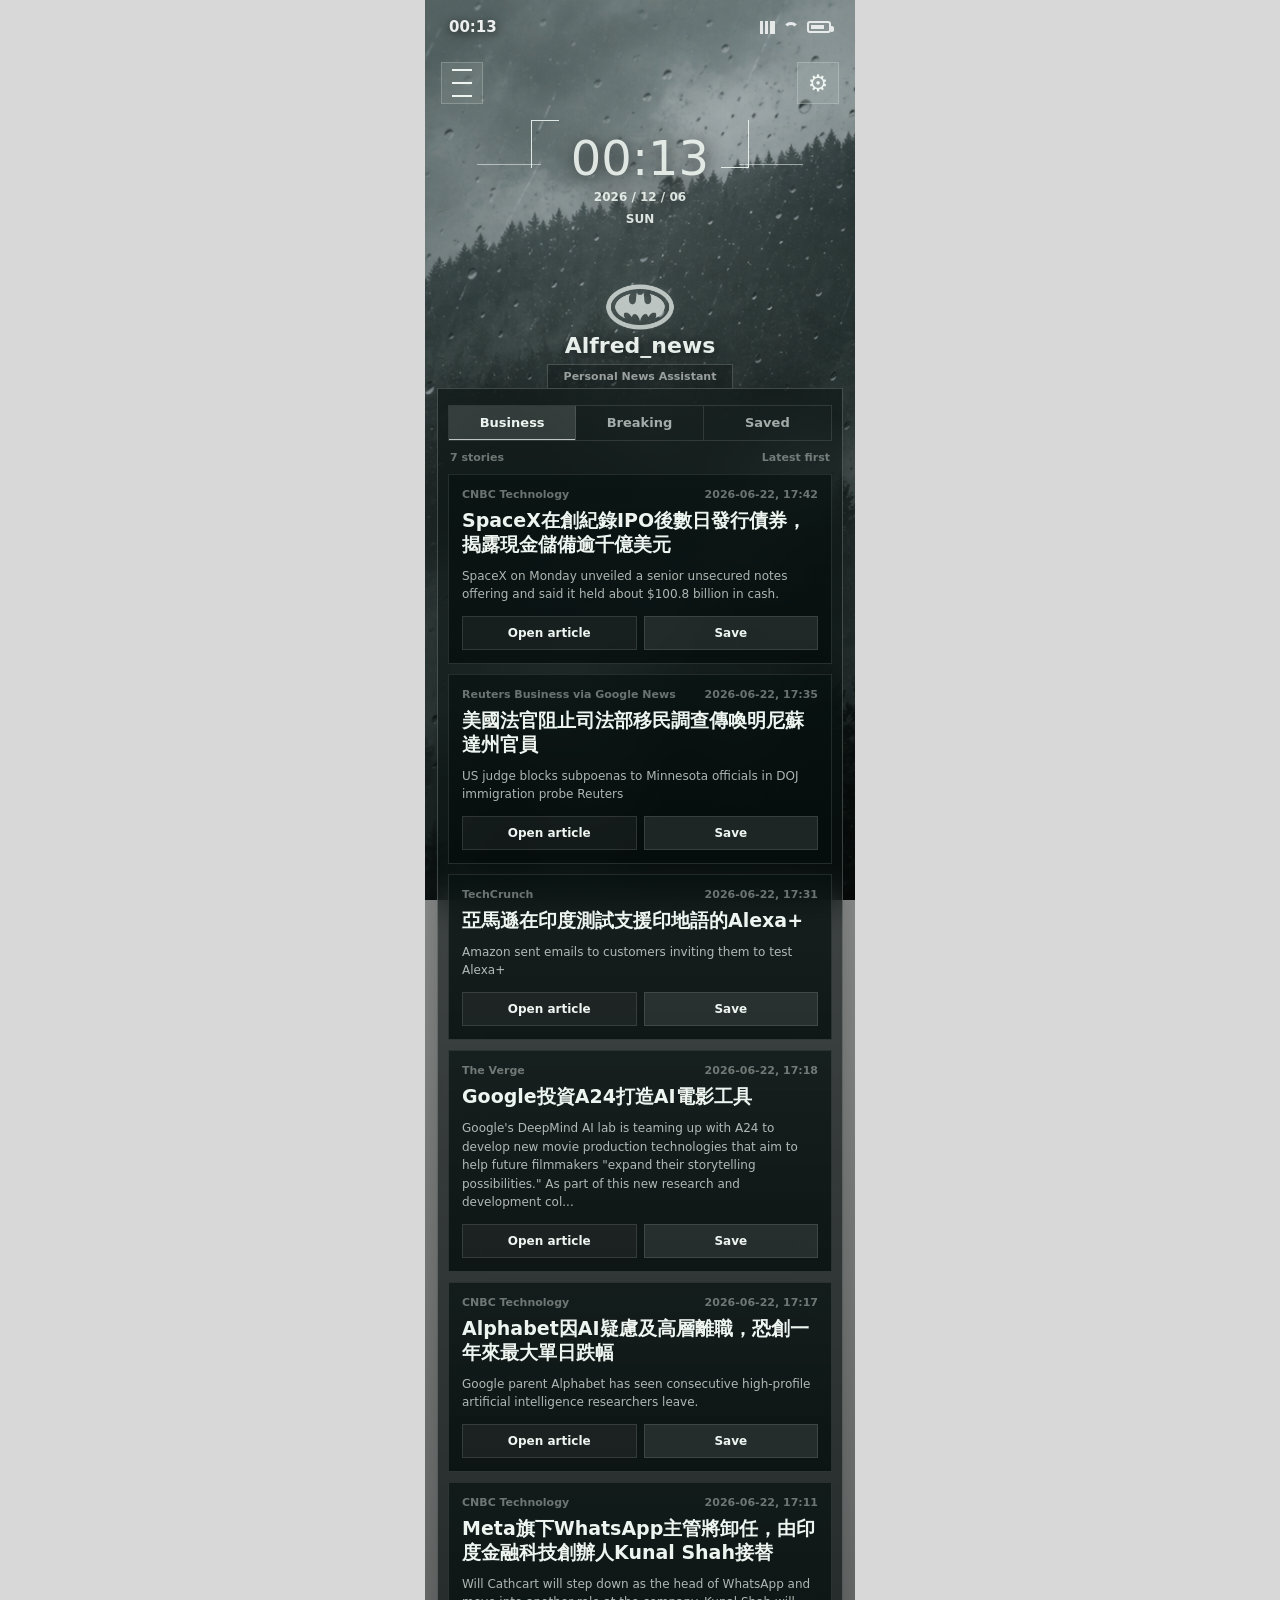
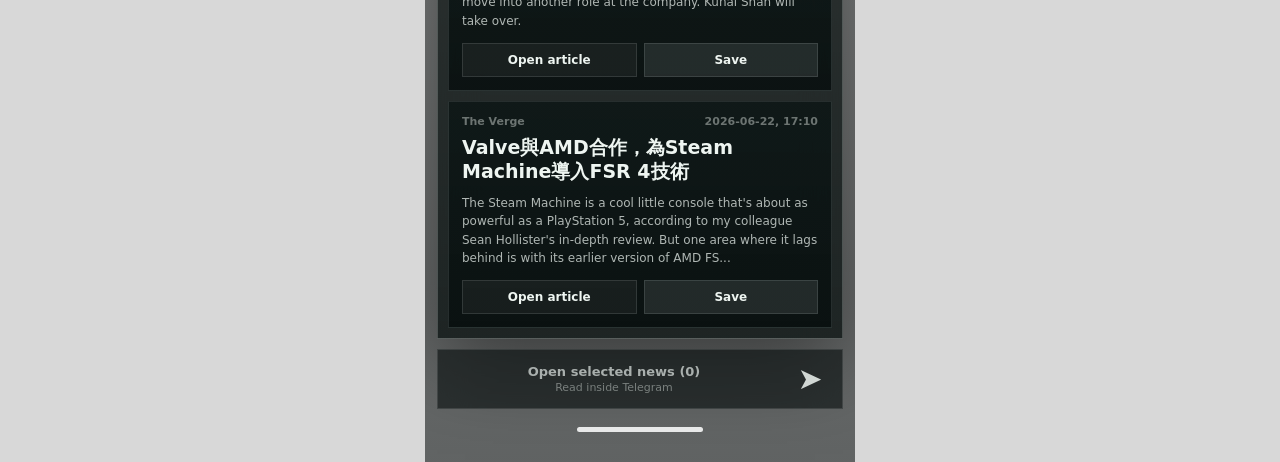
==== index.html @ a8c9d528 "Update Alfred_news web app" ====
<!doctype html>
<html lang="zh-Hant">
  <head>
    <meta charset="utf-8" />
    <meta name="viewport" content="width=device-width, initial-scale=1, viewport-fit=cover" />
    <title>Alfred_news</title>
    <link rel="stylesheet" href="./styles.css?v=2026062302" />
    <script src="https://telegram.org/js/telegram-web-app.js"></script>
  </head>
  <body>
    <main class="phone-shell">
      <section class="screen">
        <header class="status-bar" aria-label="Device status">
          <time id="statusTime">09:41</time>
          <div class="status-icons" aria-hidden="true">
            <span class="bars"></span>
            <span class="wifi"></span>
            <span class="battery"></span>
          </div>
        </header>

        <nav class="utility-row" aria-label="Quick controls">
          <button class="square-button" type="button" aria-label="Menu">
            <span></span><span></span><span></span>
          </button>
          <button class="square-button settings" id="refreshButton" type="button" aria-label="Refresh">⚙</button>
        </nav>

        <section class="time-widget" aria-label="Current time">
          <div class="time-frame left"></div>
          <div class="time-frame right"></div>
          <h2 id="heroTime">09:41</h2>
          <p id="heroDate">2026 / 06 / 23</p>
          <p id="heroNote">LIVE NEWS CLOCK</p>
        </section>

        <section class="identity" aria-label="Alfred identity">
          <div class="avatar-mark" aria-hidden="true">
            <img src="./assets/batman-gray.png" alt="" />
          </div>
          <h1>Alfred_news</h1>
          <p>Personal News Assistant</p>
        </section>

        <section class="news-panel" aria-label="News dashboard">
          <div class="tabs" role="tablist" aria-label="News sections">
            <button class="tab is-active" type="button" data-tab="business_tech">Business</button>
            <button class="tab" type="button" data-tab="breaking">Breaking</button>
            <button class="tab" type="button" data-tab="saved">Saved</button>
          </div>

          <div class="panel-meta">
            <span id="storyCount">0 stories</span>
            <span>Latest first</span>
          </div>

          <section class="cards" id="cards" aria-label="News list"></section>
          <section class="empty-state" id="emptyState" hidden>
            <h2>No stories here</h2>
            <p>Refresh after the next digest or save articles from the list.</p>
          </section>
        </section>

        <section class="bottom-reader" aria-label="Selected articles">
          <div>
            <strong id="selectedCount">Open selected news (0)</strong>
            <span>Read inside Telegram</span>
          </div>
          <button id="sendSelectedButton" type="button" aria-label="Send selected news">➤</button>
        </section>

        <div class="home-indicator" aria-hidden="true"></div>
      </section>
    </main>

    <script src="./app.js"></script>
  </body>
</html>
---- styles.css ----
:root {
  color-scheme: dark;
  --text: #eef5f1;
  --muted: rgba(238, 245, 241, 0.66);
  --soft: rgba(238, 245, 241, 0.42);
  --line: rgba(238, 245, 241, 0.22);
  --line-soft: rgba(238, 245, 241, 0.12);
  --glass: rgba(9, 18, 18, 0.58);
  --glass-deep: rgba(5, 12, 12, 0.76);
  --saved: #dfeee6;
  --shadow: 0 24px 80px rgba(0, 0, 0, 0.46);
  --font-ui: Meiryo, "Yu Gothic UI", "Microsoft JhengHei", system-ui, sans-serif;
  font-family: var(--font-ui);
}

* {
  box-sizing: border-box;
}

body {
  margin: 0;
  min-height: 100vh;
  color: var(--text);
  background: #07100e;
  font-family: var(--font-ui);
}

button,
input,
select,
textarea {
  font: inherit;
  font-family: var(--font-ui);
}

button,
a {
  -webkit-tap-highlight-color: transparent;
}

.phone-shell {
  min-height: 100vh;
  display: grid;
  place-items: start center;
  background: #d8d8d8;
}

.screen {
  position: relative;
  width: min(100vw, 430px);
  min-height: 100vh;
  overflow: hidden;
  padding: 14px 12px 30px;
  background:
    linear-gradient(180deg, rgba(3, 8, 8, 0.04), rgba(3, 8, 8, 0.56)),
    url("./assets/misty-forest.png") center / cover fixed,
    #07100e;
}

.screen::before {
  content: "";
  position: absolute;
  inset: 0;
  pointer-events: none;
  background:
    radial-gradient(circle at 50% 10%, rgba(238, 245, 241, 0.09), transparent 15rem),
    linear-gradient(180deg, rgba(238, 245, 241, 0.03), transparent 42%);
}

.status-bar,
.utility-row,
.time-widget,
.identity,
.news-panel,
.bottom-reader,
.home-indicator {
  position: relative;
  z-index: 1;
}

.status-bar {
  display: flex;
  justify-content: space-between;
  align-items: center;
  height: 26px;
  padding: 0 12px;
  color: rgba(255, 255, 255, 0.9);
  font-size: 15px;
  font-weight: 800;
  text-shadow: 0 2px 10px rgba(0, 0, 0, 0.7);
}

.status-icons {
  display: flex;
  align-items: center;
  gap: 8px;
}

.bars,
.wifi,
.battery {
  display: inline-block;
  opacity: 0.9;
}

.bars {
  width: 18px;
  height: 13px;
  background: linear-gradient(90deg, transparent 0 3px, currentColor 3px 6px, transparent 6px 8px, currentColor 8px 11px, transparent 11px 13px, currentColor 13px 18px);
}

.wifi {
  width: 16px;
  height: 11px;
  border: 3px solid currentColor;
  border-left-color: transparent;
  border-right-color: transparent;
  border-bottom: 0;
  border-radius: 16px 16px 0 0;
}

.battery {
  width: 24px;
  height: 12px;
  border: 2px solid currentColor;
  border-radius: 3px;
  position: relative;
}

.battery::before {
  content: "";
  position: absolute;
  inset: 2px 5px 2px 2px;
  background: currentColor;
}

.battery::after {
  content: "";
  position: absolute;
  right: -5px;
  top: 3px;
  width: 3px;
  height: 6px;
  background: currentColor;
  border-radius: 0 2px 2px 0;
}

.utility-row {
  display: flex;
  justify-content: space-between;
  margin: 22px 4px 2px;
}

.square-button {
  width: 42px;
  height: 42px;
  border: 1px solid var(--line);
  background: rgba(238, 245, 241, 0.08);
  color: var(--text);
  display: grid;
  place-items: center;
  backdrop-filter: blur(16px);
  font-size: 22px;
}

.square-button span {
  display: block;
  width: 20px;
  height: 2px;
  margin: 3px 0;
  background: var(--text);
}

.settings {
  font-size: 23px;
}

.time-widget {
  width: 210px;
  margin: 0 auto 24px;
  padding: 28px 0 20px;
  text-align: center;
  color: rgba(238, 245, 241, 0.9);
  text-shadow: 0 3px 18px rgba(0, 0, 0, 0.78);
}

.time-widget::before,
.time-widget::after,
.time-frame {
  content: "";
  position: absolute;
  border-color: rgba(238, 245, 241, 0.45);
}

.time-widget::before,
.time-widget::after {
  top: 58px;
  width: 64px;
  height: 1px;
  background: rgba(238, 245, 241, 0.55);
}

.time-widget::before {
  left: -58px;
}

.time-widget::after {
  right: -58px;
}

.time-frame {
  width: 28px;
  height: 48px;
  top: 14px;
}

.time-frame.left {
  left: -4px;
  border-left: 1px solid;
  border-top: 1px solid;
}

.time-frame.right {
  right: -4px;
  border-right: 1px solid;
  border-bottom: 1px solid;
}

.time-widget h2 {
  margin: 0;
  font-size: 48px;
  line-height: 1;
  letter-spacing: 0;
  font-weight: 300;
}

.time-widget p {
  margin: 8px 0 0;
  font-size: 12px;
  line-height: 1.2;
  font-weight: 700;
  letter-spacing: 0;
}

.identity {
  width: calc(100% - 24px);
  margin: 0 auto -1px;
  text-align: center;
}

.avatar-mark {
  width: 76px;
  height: 54px;
  margin: 0 auto 10px;
  display: grid;
  place-items: center;
  background: transparent;
}

.avatar-mark img {
  width: 72px;
  height: auto;
  display: block;
  opacity: 0.82;
  filter: drop-shadow(0 1px 8px rgba(230, 238, 234, 0.18));
}

.identity h1 {
  margin: 0;
  font-size: 22px;
  line-height: 1;
  font-weight: 900;
  text-shadow: 0 3px 14px rgba(0, 0, 0, 0.72);
}

.identity p {
  display: inline-block;
  min-width: 180px;
  margin: 7px 0 0;
  padding: 5px 16px;
  border: 1px solid var(--line);
  background: rgba(5, 12, 12, 0.32);
  color: var(--muted);
  font-size: 11px;
  font-weight: 800;
  letter-spacing: 0;
}

.news-panel {
  border: 1px solid var(--line);
  padding: 16px 10px 10px;
  background: linear-gradient(180deg, rgba(7, 15, 14, 0.58), rgba(7, 15, 14, 0.76));
  backdrop-filter: blur(19px) saturate(1.05);
  box-shadow: var(--shadow);
}

.tabs {
  display: grid;
  grid-template-columns: repeat(3, 1fr);
  border: 1px solid var(--line-soft);
  overflow: hidden;
}

.tab {
  min-height: 34px;
  border: 0;
  border-right: 1px solid var(--line-soft);
  background: transparent;
  color: var(--muted);
  font: inherit;
  font-family: var(--font-ui);
  font-size: 13px;
  font-weight: 900;
}

.tab:last-child {
  border-right: 0;
}

.tab.is-active {
  color: var(--text);
  background: rgba(238, 245, 241, 0.14);
  box-shadow: inset 0 -1px 0 rgba(238, 245, 241, 0.74);
}

.panel-meta {
  display: flex;
  justify-content: space-between;
  margin: 10px 2px 10px;
  color: var(--soft);
  font-size: 11px;
  font-weight: 800;
}

.cards {
  display: grid;
  gap: 10px;
}

.card {
  border: 1px solid var(--line-soft);
  background: linear-gradient(180deg, rgba(8, 18, 17, 0.7), rgba(5, 12, 12, 0.78));
  padding: 13px;
}

.card-meta {
  display: flex;
  justify-content: space-between;
  gap: 10px;
  color: var(--soft);
  font-size: 11px;
  font-weight: 800;
  margin-bottom: 8px;
}

.title {
  margin: 0;
  font-size: 19px;
  line-height: 1.26;
  font-weight: 900;
  letter-spacing: 0;
}

.title a {
  color: var(--text);
  text-decoration: none;
}

.summary {
  margin: 10px 0 12px;
  color: rgba(238, 245, 241, 0.72);
  font-size: 12px;
  line-height: 1.55;
}

.actions {
  display: grid;
  grid-template-columns: 1fr 1fr;
  gap: 7px;
}

.action {
  min-height: 34px;
  border: 1px solid var(--line-soft);
  background: rgba(238, 245, 241, 0.05);
  color: var(--text);
  font: inherit;
  font-family: var(--font-ui);
  font-size: 12px;
  font-weight: 900;
  text-decoration: none;
  display: grid;
  place-items: center;
}

.action.primary {
  background: rgba(238, 245, 241, 0.1);
}

.action.is-saved {
  color: var(--saved);
}

.empty-state {
  border: 1px solid var(--line-soft);
  padding: 22px 14px;
  color: var(--muted);
}

.empty-state h2 {
  margin: 0 0 7px;
  font-size: 17px;
}

.empty-state p {
  margin: 0;
  font-size: 13px;
  line-height: 1.6;
}

.bottom-reader {
  display: grid;
  grid-template-columns: 1fr 44px;
  align-items: center;
  gap: 8px;
  margin-top: 10px;
  padding: 9px 10px;
  border: 1px solid var(--line-soft);
  background: rgba(5, 12, 12, 0.58);
  backdrop-filter: blur(18px);
}

.bottom-reader strong,
.bottom-reader span {
  display: block;
  text-align: center;
}

.bottom-reader strong {
  font-size: 13px;
  color: var(--muted);
}

.bottom-reader span {
  margin-top: 2px;
  font-size: 11px;
  color: var(--soft);
}

.bottom-reader button {
  height: 40px;
  border: 0;
  background: transparent;
  color: rgba(238, 245, 241, 0.86);
  font-size: 30px;
}

.home-indicator {
  width: 126px;
  height: 5px;
  margin: 18px auto 0;
  border-radius: 999px;
  background: rgba(255, 255, 255, 0.86);
}

@media (min-width: 700px) {
  .screen {
    min-height: 900px;
  }
}
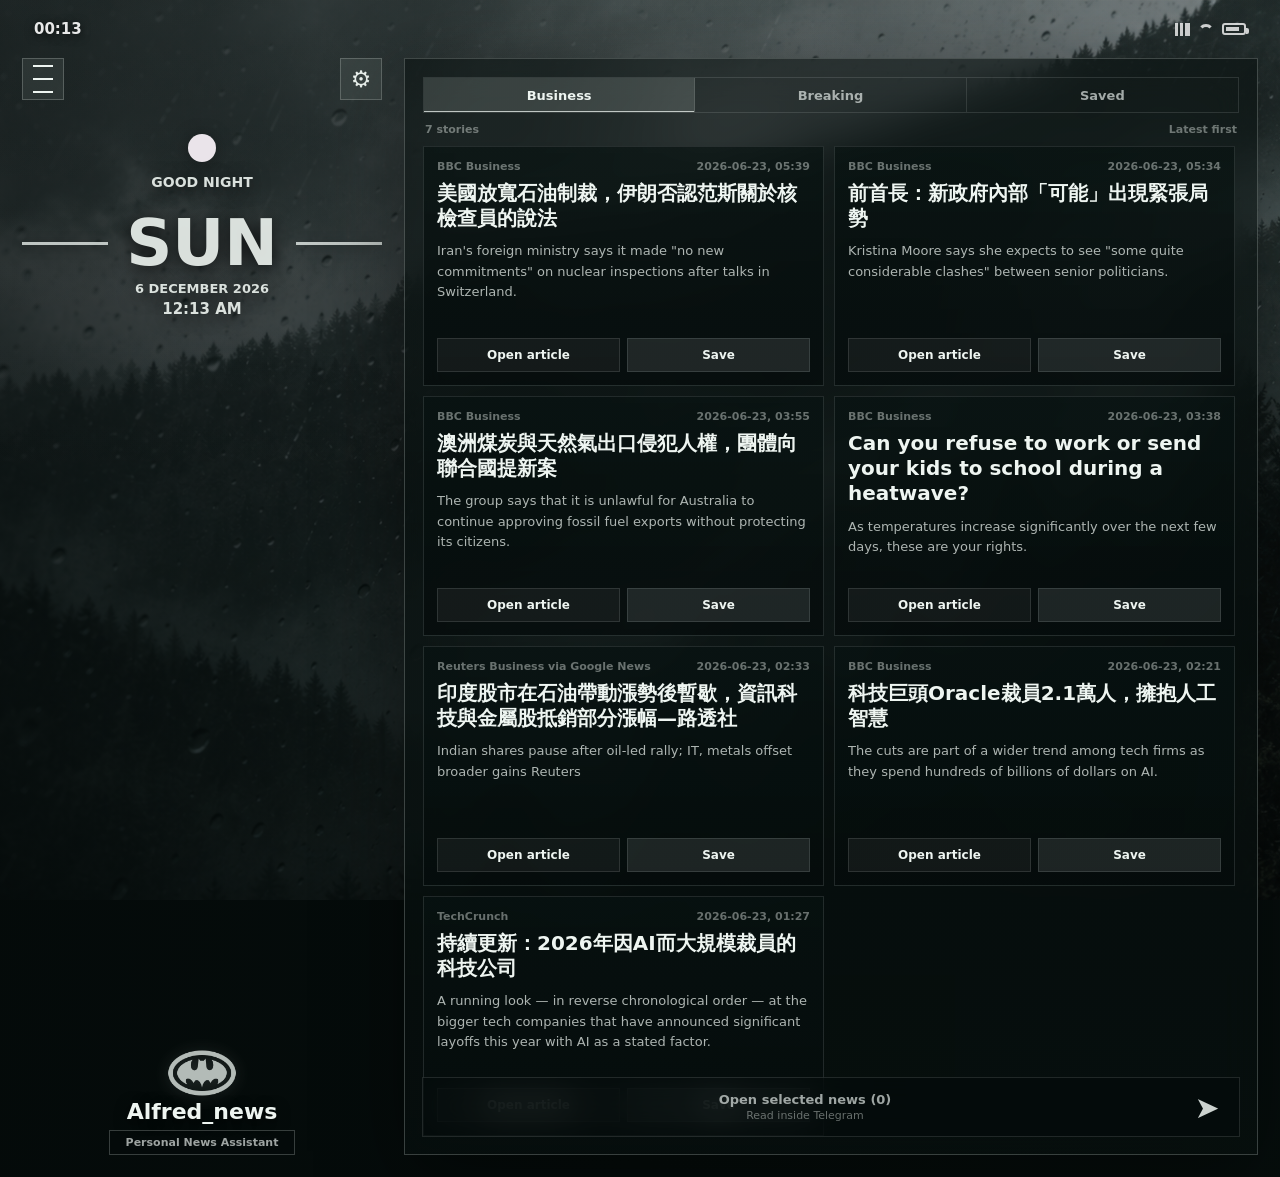
==== commit 4ee3ffbd: "Update Alfred_news responsive web app" ====
--- a/index.html
+++ b/index.html
@@ -4,10 +4,10 @@
     <meta charset="utf-8" />
     <meta name="viewport" content="width=device-width, initial-scale=1, viewport-fit=cover" />
     <title>Alfred_news</title>
-    <link rel="stylesheet" href="./styles.css?v=2026062302" />
+    <link rel="stylesheet" href="./styles.css?v=2026062305" />
     <script src="https://telegram.org/js/telegram-web-app.js"></script>
   </head>
-  <body>
+  <body data-platform="unknown">
     <main class="phone-shell">
       <section class="screen">
         <header class="status-bar" aria-label="Device status">
@@ -27,11 +27,15 @@
         </nav>
 
         <section class="time-widget" aria-label="Current time">
-          <div class="time-frame left"></div>
-          <div class="time-frame right"></div>
-          <h2 id="heroTime">09:41</h2>
-          <p id="heroDate">2026 / 06 / 23</p>
-          <p id="heroNote">LIVE NEWS CLOCK</p>
+          <span class="clock-orb" aria-hidden="true"></span>
+          <p class="time-greeting" id="heroGreeting">GOOD MORNING</p>
+          <div class="weekday-row">
+            <span class="time-rule" aria-hidden="true"></span>
+            <h2 id="heroWeekday">TUE</h2>
+            <span class="time-rule" aria-hidden="true"></span>
+          </div>
+          <p class="date-line" id="heroDate">23 JUNE 2026</p>
+          <p class="ampm-time" id="heroTime">07:54 AM</p>
         </section>
 
         <section class="identity" aria-label="Alfred identity">
@@ -73,6 +77,7 @@
       </section>
     </main>
 
-    <script src="./app.js"></script>
+    <script src="./time-format.js?v=2026062305"></script>
+    <script src="./app.js?v=2026062305"></script>
   </body>
 </html>
--- a/styles.css
+++ b/styles.css
@@ -49,8 +49,9 @@
   position: relative;
   width: min(100vw, 430px);
   min-height: 100vh;
+  min-height: max(100vh, var(--tg-stable-height, 100vh));
   overflow: hidden;
-  padding: 14px 12px 30px;
+  padding: 14px 12px calc(30px + env(safe-area-inset-bottom));
   background:
     linear-gradient(180deg, rgba(3, 8, 8, 0.04), rgba(3, 8, 8, 0.56)),
     url("./assets/misty-forest.png") center / cover fixed,
@@ -176,70 +177,72 @@
 }
 
 .time-widget {
-  width: 210px;
-  margin: 0 auto 24px;
-  padding: 28px 0 20px;
+  width: min(100%, 340px);
+  margin: 4px auto 22px;
+  padding: 12px 0 12px;
   text-align: center;
   color: rgba(238, 245, 241, 0.9);
   text-shadow: 0 3px 18px rgba(0, 0, 0, 0.78);
 }
 
-.time-widget::before,
-.time-widget::after,
-.time-frame {
-  content: "";
-  position: absolute;
-  border-color: rgba(238, 245, 241, 0.45);
-}
-
-.time-widget::before,
-.time-widget::after {
-  top: 58px;
-  width: 64px;
-  height: 1px;
-  background: rgba(238, 245, 241, 0.55);
-}
-
-.time-widget::before {
-  left: -58px;
-}
-
-.time-widget::after {
-  right: -58px;
-}
-
-.time-frame {
+.clock-orb {
+  display: block;
   width: 28px;
-  height: 48px;
-  top: 14px;
-}
-
-.time-frame.left {
-  left: -4px;
-  border-left: 1px solid;
-  border-top: 1px solid;
-}
-
-.time-frame.right {
-  right: -4px;
-  border-right: 1px solid;
-  border-bottom: 1px solid;
-}
-
-.time-widget h2 {
+  height: 28px;
+  margin: 0 auto 12px;
+  border-radius: 999px;
+  background: rgba(245, 238, 244, 0.95);
+  box-shadow: 0 2px 18px rgba(0, 0, 0, 0.35);
+}
+
+.time-greeting,
+.date-line,
+.ampm-time {
   margin: 0;
-  font-size: 48px;
-  line-height: 1;
+  font-weight: 800;
   letter-spacing: 0;
-  font-weight: 300;
-}
-
-.time-widget p {
-  margin: 8px 0 0;
-  font-size: 12px;
+}
+
+.time-greeting {
+  min-height: 34px;
+  margin-bottom: 8px;
+  font-size: 14px;
+  line-height: 1.18;
+  white-space: normal;
+}
+
+.weekday-row {
+  display: grid;
+  grid-template-columns: 1fr auto 1fr;
+  align-items: center;
+  gap: 34px;
+}
+
+.time-rule {
+  height: 3px;
+  background: rgba(238, 245, 241, 0.76);
+  box-shadow: 0 2px 12px rgba(0, 0, 0, 0.35);
+}
+
+.weekday-row h2 {
+  margin: 0;
+  min-width: 120px;
+  font-size: 70px;
+  line-height: 0.86;
+  letter-spacing: 0;
+  font-weight: 900;
+}
+
+.date-line {
+  margin-top: 10px;
+  font-size: 13px;
   line-height: 1.2;
-  font-weight: 700;
-  letter-spacing: 0;
+}
+
+.ampm-time {
+  margin-top: 3px;
+  font-size: 15px;
+  line-height: 1.2;
 }
 
 .identity {
@@ -294,6 +297,13 @@
   box-shadow: var(--shadow);
 }
 
+.tg-mobile .news-panel {
+  max-height: min(58vh, 620px);
+  overflow: auto;
+  overscroll-behavior: contain;
+  padding-bottom: 92px;
+}
+
 .tabs {
   display: grid;
   grid-template-columns: repeat(3, 1fr);
@@ -430,6 +440,13 @@
   backdrop-filter: blur(18px);
 }
 
+.tg-mobile .bottom-reader {
+  position: sticky;
+  bottom: calc(10px + env(safe-area-inset-bottom));
+  z-index: 3;
+  margin-inline: 2px;
+}
+
 .bottom-reader strong,
 .bottom-reader span {
   display: block;
@@ -468,3 +485,109 @@
     min-height: 900px;
   }
 }
+
+@media (min-width: 900px) {
+  .phone-shell {
+    min-height: 100vh;
+    place-items: stretch;
+    background: #07100e;
+  }
+
+  .screen {
+    width: 100%;
+    min-height: max(100vh, var(--tg-stable-height, 100vh));
+    display: grid;
+    grid-template-columns: minmax(280px, 360px) minmax(0, 1fr);
+    grid-template-rows: auto auto 1fr auto;
+    gap: 18px 22px;
+    padding: 18px 22px calc(22px + env(safe-area-inset-bottom));
+    background:
+      linear-gradient(90deg, rgba(3, 8, 8, 0.72), rgba(3, 8, 8, 0.28)),
+      url("./assets/misty-forest.png") center / cover fixed,
+      #07100e;
+  }
+
+  .status-bar {
+    grid-column: 1 / -1;
+    height: 22px;
+  }
+
+  .utility-row {
+    grid-column: 1;
+    grid-row: 2;
+    margin: 0;
+  }
+
+  .time-widget {
+    grid-column: 1;
+    grid-row: 3;
+    align-self: start;
+    margin: 0;
+    width: 100%;
+    padding-top: 16px;
+  }
+
+  .weekday-row {
+    gap: 18px;
+  }
+
+  .weekday-row h2 {
+    min-width: 110px;
+    font-size: 64px;
+  }
+
+  .identity {
+    grid-column: 1;
+    grid-row: 4;
+    align-self: end;
+    margin: 0;
+    width: 100%;
+  }
+
+  .news-panel {
+    grid-column: 2;
+    grid-row: 2 / 5;
+    min-height: calc(var(--tg-stable-height, 100vh) - 84px);
+    display: grid;
+    grid-template-rows: auto auto 1fr;
+    padding: 18px;
+    overflow: hidden;
+  }
+
+  .cards {
+    grid-template-columns: repeat(2, minmax(0, 1fr));
+    align-content: start;
+    overflow: auto;
+    padding-right: 4px;
+  }
+
+  .card {
+    min-height: 240px;
+    display: grid;
+    grid-template-rows: 1fr auto;
+  }
+
+  .title {
+    font-size: 20px;
+  }
+
+  .summary {
+    font-size: 13px;
+  }
+
+  .bottom-reader {
+    grid-column: 2;
+    grid-row: 4;
+    align-self: end;
+    margin: 0 18px 18px;
+    z-index: 4;
+  }
+
+  .home-indicator {
+    display: none;
+  }
+}
+
+body.tg-desktop .screen {
+  width: 100%;
+}
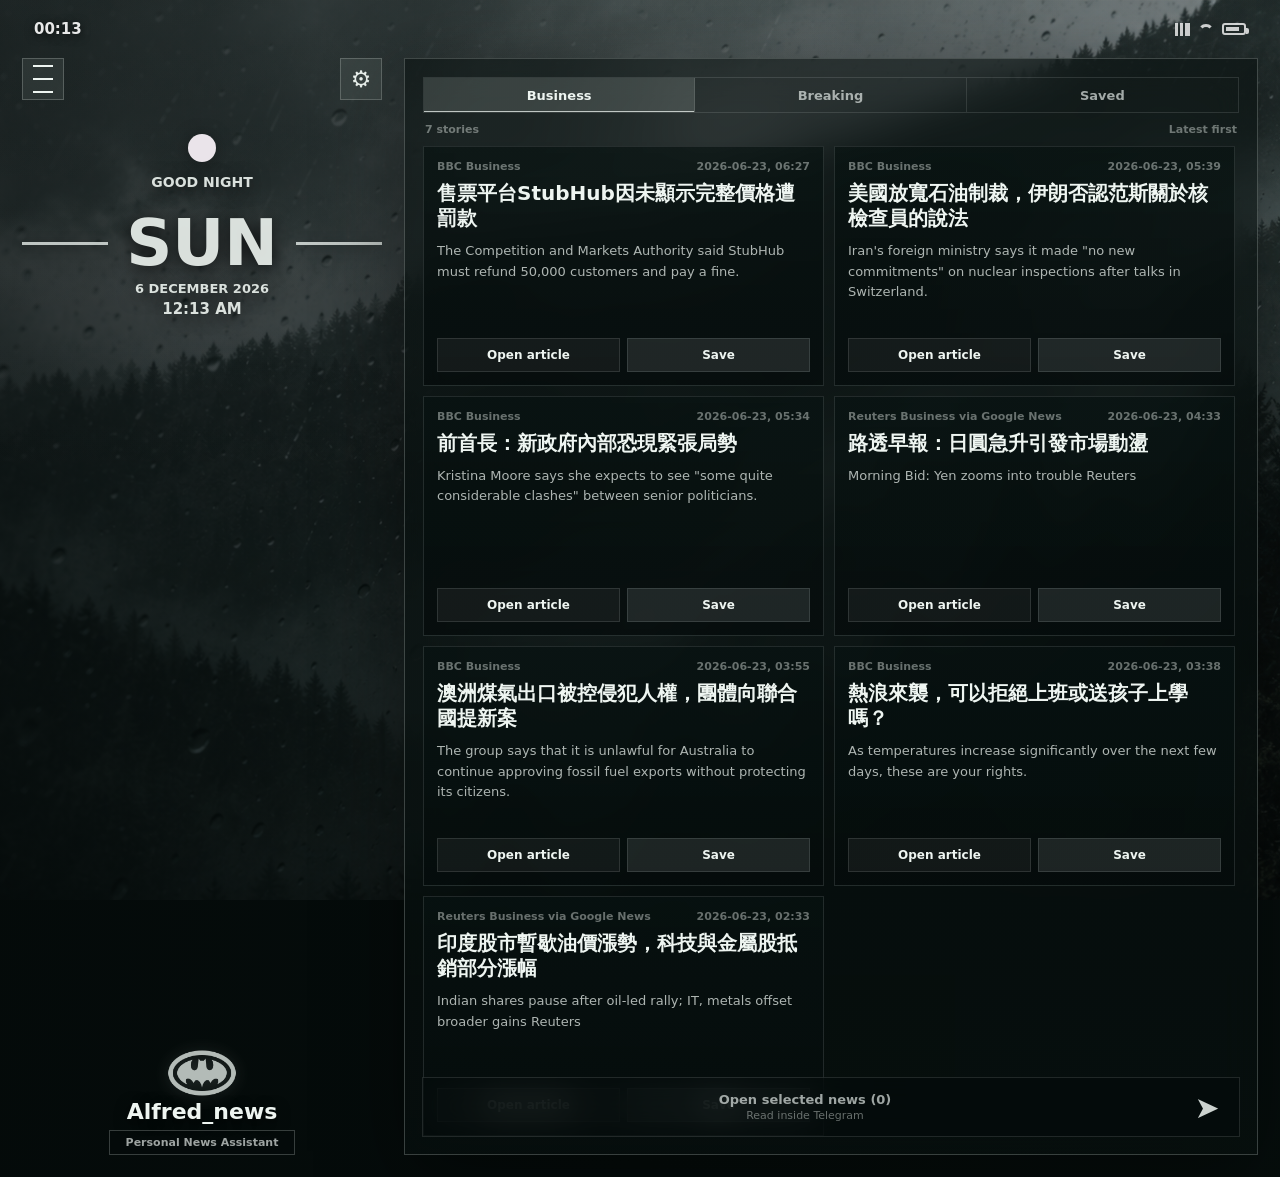
==== commit 861f1f63: "Hide mobile web app top chrome" ====
--- a/index.html
+++ b/index.html
@@ -4,7 +4,7 @@
     <meta charset="utf-8" />
     <meta name="viewport" content="width=device-width, initial-scale=1, viewport-fit=cover" />
     <title>Alfred_news</title>
-    <link rel="stylesheet" href="./styles.css?v=2026062305" />
+    <link rel="stylesheet" href="./styles.css?v=2026062306" />
     <script src="https://telegram.org/js/telegram-web-app.js"></script>
   </head>
   <body data-platform="unknown">
@@ -77,7 +77,7 @@
       </section>
     </main>
 
-    <script src="./time-format.js?v=2026062305"></script>
-    <script src="./app.js?v=2026062305"></script>
+    <script src="./time-format.js?v=2026062306"></script>
+    <script src="./app.js?v=2026062306"></script>
   </body>
 </html>
--- a/styles.css
+++ b/styles.css
@@ -176,6 +176,11 @@
   font-size: 23px;
 }
 
+.tg-mobile .status-bar,
+.tg-mobile .utility-row {
+  display: none;
+}
+
 .time-widget {
   width: min(100%, 340px);
   margin: 4px auto 22px;
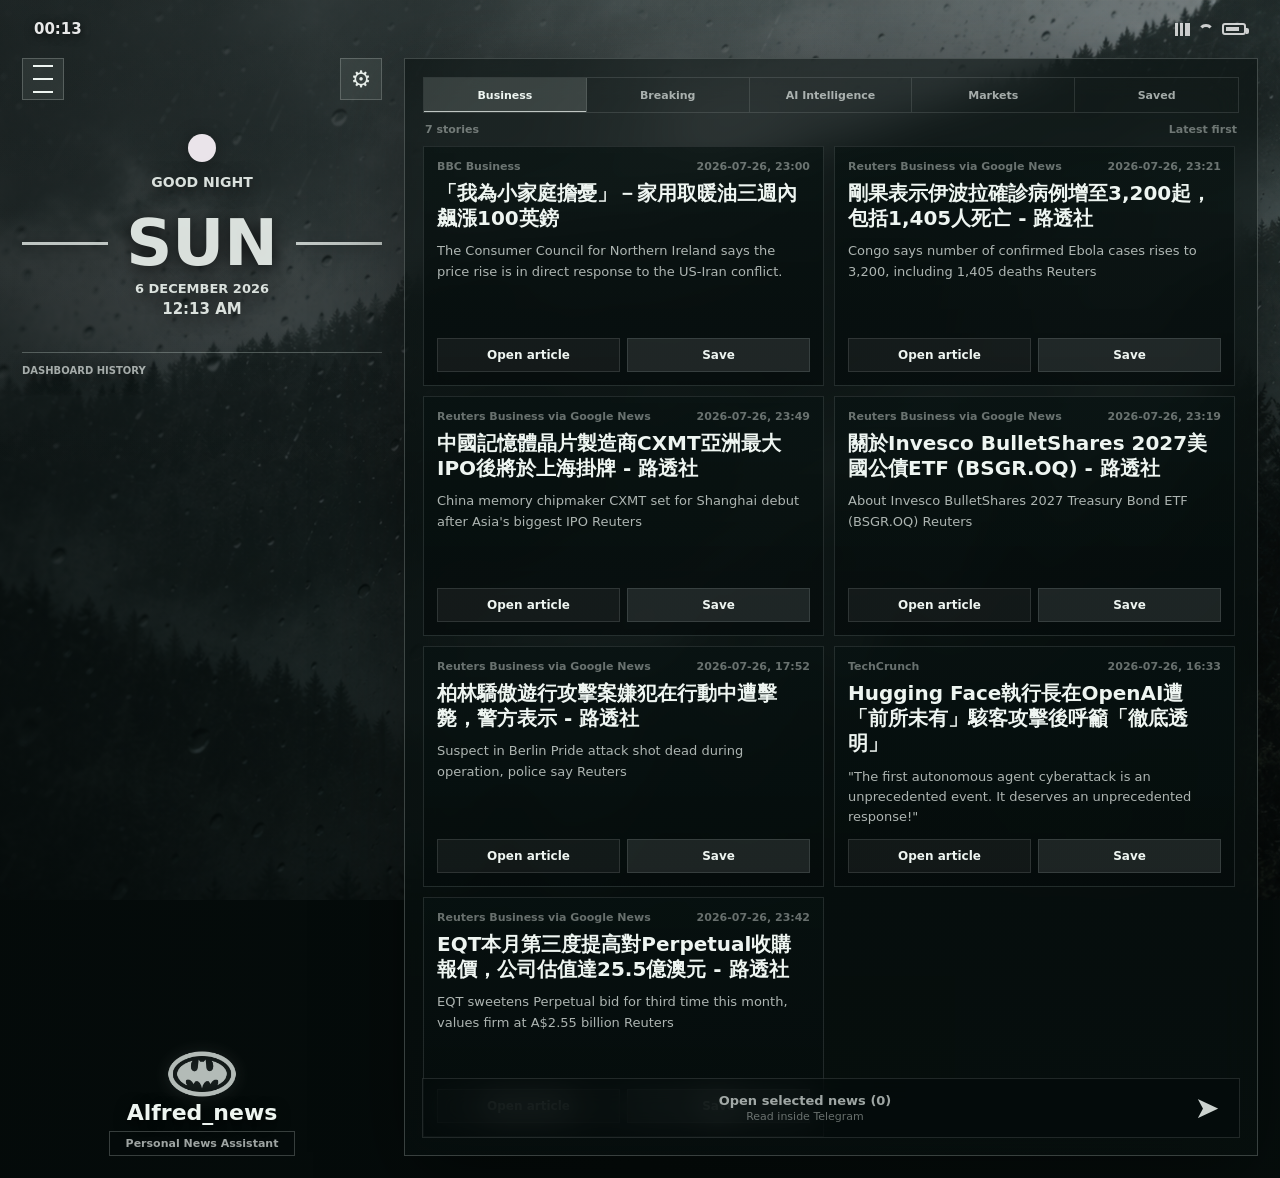
==== commit 82093906: "Update Alfred_news web app" ====
--- a/index.html
+++ b/index.html
@@ -4,7 +4,7 @@
     <meta charset="utf-8" />
     <meta name="viewport" content="width=device-width, initial-scale=1, viewport-fit=cover" />
     <title>Alfred_news</title>
-    <link rel="stylesheet" href="./styles.css?v=2026062306" />
+    <link rel="stylesheet" href="./styles.css?v=2026072701" />
     <script src="https://telegram.org/js/telegram-web-app.js"></script>
   </head>
   <body data-platform="unknown">
@@ -26,6 +26,14 @@
           <button class="square-button settings" id="refreshButton" type="button" aria-label="Refresh">⚙</button>
         </nav>
 
+        <header class="compact-identity" aria-label="Alfred compact identity">
+          <img src="./assets/batman-gray.png" alt="" />
+          <div>
+            <strong>Alfred_news</strong>
+            <span>Personal News Assistant</span>
+          </div>
+        </header>
+
         <section class="time-widget" aria-label="Current time">
           <span class="clock-orb" aria-hidden="true"></span>
           <p class="time-greeting" id="heroGreeting">GOOD MORNING</p>
@@ -36,6 +44,10 @@
           </div>
           <p class="date-line" id="heroDate">23 JUNE 2026</p>
           <p class="ampm-time" id="heroTime">07:54 AM</p>
+          <div class="history-rail" aria-label="Dashboard history">
+            <p class="history-label">DASHBOARD HISTORY</p>
+            <div class="history-dates" id="historyDates" aria-live="polite"></div>
+          </div>
         </section>
 
         <section class="identity" aria-label="Alfred identity">
@@ -50,12 +62,14 @@
           <div class="tabs" role="tablist" aria-label="News sections">
             <button class="tab is-active" type="button" data-tab="business_tech">Business</button>
             <button class="tab" type="button" data-tab="breaking">Breaking</button>
+            <button class="tab" type="button" data-tab="ai_intelligence">AI Intelligence</button>
+            <button class="tab" type="button" data-tab="markets">Markets</button>
             <button class="tab" type="button" data-tab="saved">Saved</button>
           </div>
 
           <div class="panel-meta">
             <span id="storyCount">0 stories</span>
-            <span>Latest first</span>
+            <span id="historyStatus">Latest first</span>
           </div>
 
           <section class="cards" id="cards" aria-label="News list"></section>
@@ -77,7 +91,7 @@
       </section>
     </main>
 
-    <script src="./time-format.js?v=2026062306"></script>
-    <script src="./app.js?v=2026062306"></script>
+    <script src="./time-format.js?v=2026072701"></script>
+    <script src="./app.js?v=2026072701"></script>
   </body>
 </html>
--- a/styles.css
+++ b/styles.css
@@ -50,8 +50,9 @@
   width: min(100vw, 430px);
   min-height: 100vh;
   min-height: max(100vh, var(--tg-stable-height, 100vh));
-  overflow: hidden;
-  padding: 14px 12px calc(30px + env(safe-area-inset-bottom));
+  overflow-x: clip;
+  overflow-y: visible;
+  padding: 14px 12px calc(104px + env(safe-area-inset-bottom));
   background:
     linear-gradient(180deg, rgba(3, 8, 8, 0.04), rgba(3, 8, 8, 0.56)),
     url("./assets/misty-forest.png") center / cover fixed,
@@ -70,6 +71,7 @@
 
 .status-bar,
 .utility-row,
+.compact-identity,
 .time-widget,
 .identity,
 .news-panel,
@@ -181,6 +183,67 @@
   display: none;
 }
 
+.compact-identity {
+  display: none;
+}
+
+.tg-mobile .compact-identity {
+  position: sticky;
+  top: 0;
+  z-index: 2;
+  display: grid;
+  grid-template-columns: 44px minmax(0, 1fr);
+  align-items: center;
+  gap: 10px;
+  width: calc(100% - 20px);
+  min-height: 52px;
+  margin: 0 auto -52px;
+  padding: 7px 12px;
+  border: 1px solid var(--line-soft);
+  background: rgba(5, 12, 12, 0.64);
+  color: var(--text);
+  opacity: 0;
+  pointer-events: none;
+  transform: translateY(-14px);
+  transition: opacity 160ms ease, transform 160ms ease;
+  backdrop-filter: blur(18px) saturate(1.05);
+}
+
+.tg-mobile.is-compact-header .compact-identity {
+  opacity: 1;
+  pointer-events: auto;
+  transform: translateY(0);
+}
+
+.compact-identity img {
+  width: 40px;
+  height: auto;
+  display: block;
+  opacity: 0.86;
+  filter: drop-shadow(0 1px 8px rgba(230, 238, 234, 0.18));
+}
+
+.compact-identity strong,
+.compact-identity span {
+  display: block;
+  overflow: hidden;
+  text-overflow: ellipsis;
+  white-space: nowrap;
+}
+
+.compact-identity strong {
+  font-size: 15px;
+  line-height: 1.05;
+  font-weight: 900;
+}
+
+.compact-identity span {
+  margin-top: 3px;
+  color: var(--muted);
+  font-size: 10px;
+  font-weight: 800;
+}
+
 .time-widget {
   width: min(100%, 340px);
   margin: 4px auto 22px;
@@ -248,6 +311,47 @@
   margin-top: 3px;
   font-size: 15px;
   line-height: 1.2;
+}
+
+.history-rail {
+  margin-top: 34px;
+  padding: 12px 0 2px;
+  border-top: 1px solid rgba(222, 237, 230, 0.28);
+  text-align: left;
+}
+
+.history-label {
+  margin: 0 0 8px;
+  color: var(--muted);
+  font-size: 10px;
+  font-weight: 900;
+  letter-spacing: 0;
+}
+
+.history-dates {
+  display: flex;
+  gap: 6px;
+  overflow-x: auto;
+  padding: 1px 0 5px;
+  scrollbar-width: thin;
+}
+
+.history-date {
+  flex: 0 0 auto;
+  min-width: 64px;
+  min-height: 30px;
+  border: 1px solid var(--line-soft);
+  background: rgba(5, 12, 12, 0.36);
+  color: var(--muted);
+  font: inherit;
+  font-size: 10px;
+  font-weight: 900;
+}
+
+.history-date.is-active {
+  border-color: rgba(238, 245, 241, 0.74);
+  background: rgba(238, 245, 241, 0.16);
+  color: var(--text);
 }
 
 .identity {
@@ -303,15 +407,14 @@
 }
 
 .tg-mobile .news-panel {
-  max-height: min(58vh, 620px);
-  overflow: auto;
-  overscroll-behavior: contain;
-  padding-bottom: 92px;
+  max-height: none;
+  overflow: visible;
+  padding-bottom: 18px;
 }
 
 .tabs {
   display: grid;
-  grid-template-columns: repeat(3, 1fr);
+  grid-template-columns: repeat(5, minmax(0, 1fr));
   border: 1px solid var(--line-soft);
   overflow: hidden;
 }
@@ -324,7 +427,7 @@
   color: var(--muted);
   font: inherit;
   font-family: var(--font-ui);
-  font-size: 13px;
+  font-size: 11px;
   font-weight: 900;
 }
 
@@ -446,10 +549,12 @@
 }
 
 .tg-mobile .bottom-reader {
-  position: sticky;
+  position: fixed;
   bottom: calc(10px + env(safe-area-inset-bottom));
   z-index: 3;
-  margin-inline: 2px;
+  left: max(14px, calc((100vw - 430px) / 2 + 14px));
+  right: max(14px, calc((100vw - 430px) / 2 + 14px));
+  margin: 0;
 }
 
 .bottom-reader strong,
@@ -501,6 +606,7 @@
   .screen {
     width: 100%;
     min-height: max(100vh, var(--tg-stable-height, 100vh));
+    overflow: hidden;
     display: grid;
     grid-template-columns: minmax(280px, 360px) minmax(0, 1fr);
     grid-template-rows: auto auto 1fr auto;
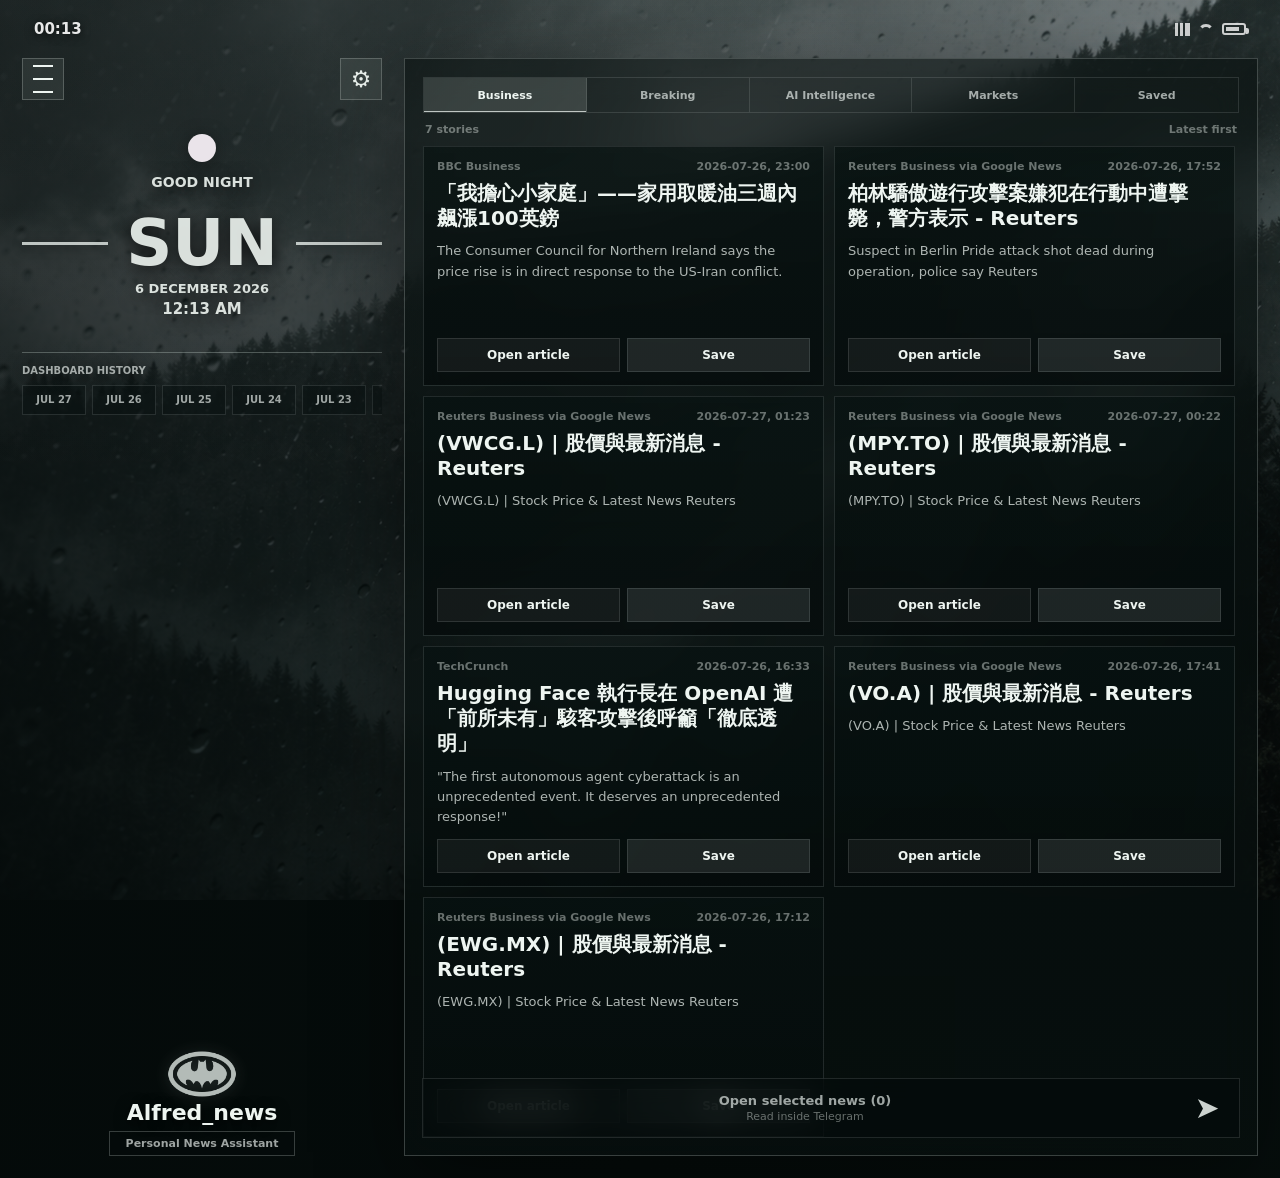
==== commit bf5c5589: "Update Alfred_news web app" ====
--- a/index.html
+++ b/index.html
@@ -4,7 +4,7 @@
     <meta charset="utf-8" />
     <meta name="viewport" content="width=device-width, initial-scale=1, viewport-fit=cover" />
     <title>Alfred_news</title>
-    <link rel="stylesheet" href="./styles.css?v=2026072701" />
+    <link rel="stylesheet" href="./styles.css?v=202607271206" />
     <script src="https://telegram.org/js/telegram-web-app.js"></script>
   </head>
   <body data-platform="unknown">
@@ -91,7 +91,7 @@
       </section>
     </main>
 
-    <script src="./time-format.js?v=2026072701"></script>
-    <script src="./app.js?v=2026072701"></script>
+    <script src="./time-format.js?v=202607271206"></script>
+    <script src="./app.js?v=202607271206"></script>
   </body>
 </html>
